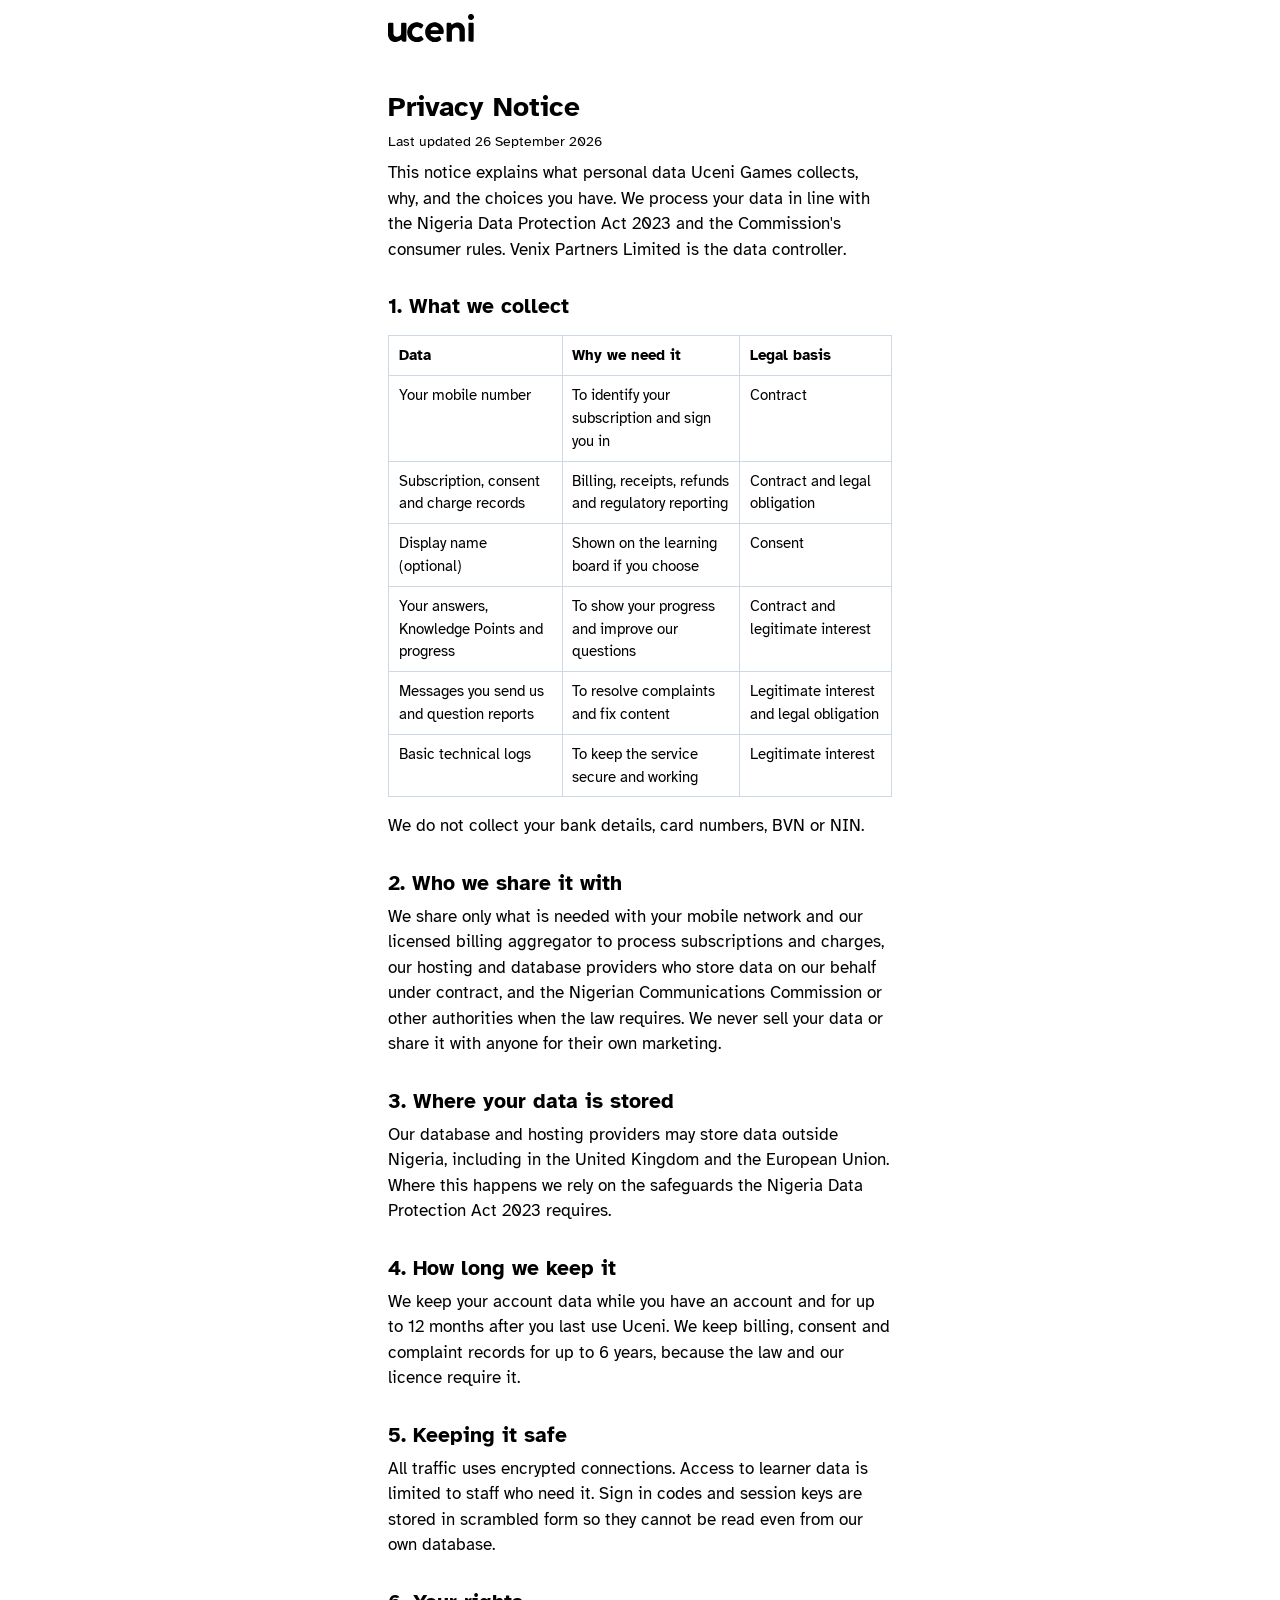
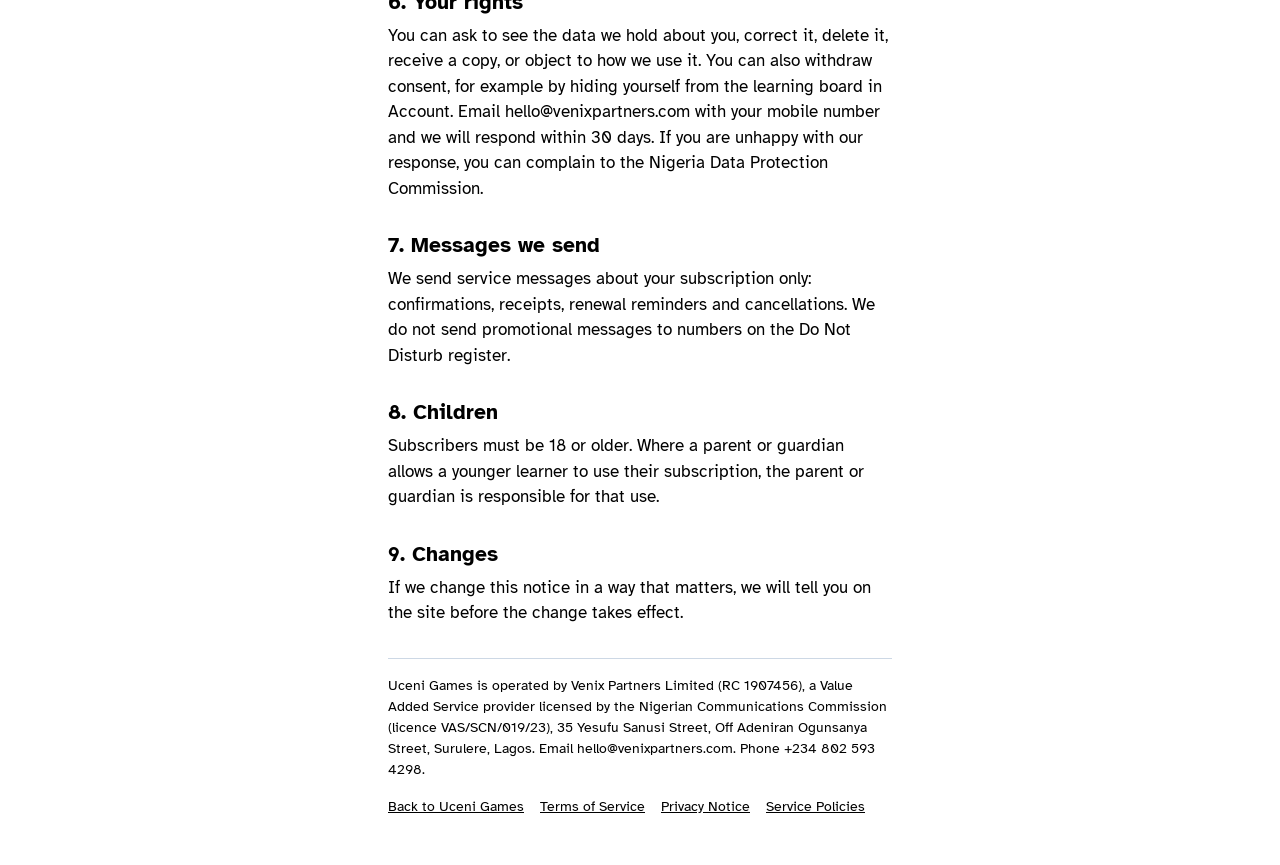
==== legal/privacy.html @ 4c14c444 "Add terms, privacy notice and service policies" ====
<!DOCTYPE html>
<html lang="en">
<head>
<meta charset="utf-8">
<meta name="viewport" content="width=device-width, initial-scale=1, viewport-fit=cover">
<title>Privacy Notice | Uceni Games</title>
<link rel="icon" href="/favicon.svg" type="image/svg+xml">
<link rel="preconnect" href="https://fonts.googleapis.com">
<link rel="preconnect" href="https://fonts.gstatic.com" crossorigin>
<link href="https://fonts.googleapis.com/css2?family=Atkinson+Hyperlegible:wght@400;700&display=swap" rel="stylesheet">
<link rel="stylesheet" href="/css/app.css">
</head>
<body class="legal">
<header class="topbar"><a href="/"><img class="logo-dark" src="/assets/uceni-wordmark.svg" alt="uceni"><img class="logo-light" src="/assets/uceni-wordmark-white.svg" alt="uceni"></a></header>
<main class="wrap">
<h1>Privacy Notice</h1>
<p class="small">Last updated 26 September 2026</p>

<p>This notice explains what personal data Uceni Games collects, why, and the choices you have. We process your data in line with the Nigeria Data Protection Act 2023 and the Commission's consumer rules. Venix Partners Limited is the data controller.</p>

<h2>1. What we collect</h2>
<table><thead><tr><th>Data</th><th>Why we need it</th><th>Legal basis</th></tr></thead><tbody>
<tr><td>Your mobile number</td><td>To identify your subscription and sign you in</td><td>Contract</td></tr>
<tr><td>Subscription, consent and charge records</td><td>Billing, receipts, refunds and regulatory reporting</td><td>Contract and legal obligation</td></tr>
<tr><td>Display name (optional)</td><td>Shown on the learning board if you choose</td><td>Consent</td></tr>
<tr><td>Your answers, Knowledge Points and progress</td><td>To show your progress and improve our questions</td><td>Contract and legitimate interest</td></tr>
<tr><td>Messages you send us and question reports</td><td>To resolve complaints and fix content</td><td>Legitimate interest and legal obligation</td></tr>
<tr><td>Basic technical logs</td><td>To keep the service secure and working</td><td>Legitimate interest</td></tr>
</tbody></table>
<p>We do not collect your bank details, card numbers, BVN or NIN.</p>

<h2>2. Who we share it with</h2>
<p>We share only what is needed with your mobile network and our licensed billing aggregator to process subscriptions and charges, our hosting and database providers who store data on our behalf under contract, and the Nigerian Communications Commission or other authorities when the law requires. We never sell your data or share it with anyone for their own marketing.</p>

<h2>3. Where your data is stored</h2>
<p>Our database and hosting providers may store data outside Nigeria, including in the United Kingdom and the European Union. Where this happens we rely on the safeguards the Nigeria Data Protection Act 2023 requires.</p>

<h2>4. How long we keep it</h2>
<p>We keep your account data while you have an account and for up to 12 months after you last use Uceni. We keep billing, consent and complaint records for up to 6 years, because the law and our licence require it.</p>

<h2>5. Keeping it safe</h2>
<p>All traffic uses encrypted connections. Access to learner data is limited to staff who need it. Sign in codes and session keys are stored in scrambled form so they cannot be read even from our own database.</p>

<h2>6. Your rights</h2>
<p>You can ask to see the data we hold about you, correct it, delete it, receive a copy, or object to how we use it. You can also withdraw consent, for example by hiding yourself from the learning board in Account. Email hello@venixpartners.com with your mobile number and we will respond within 30 days. If you are unhappy with our response, you can complain to the Nigeria Data Protection Commission.</p>

<h2>7. Messages we send</h2>
<p>We send service messages about your subscription only: confirmations, receipts, renewal reminders and cancellations. We do not send promotional messages to numbers on the Do Not Disturb register.</p>

<h2>8. Children</h2>
<p>Subscribers must be 18 or older. Where a parent or guardian allows a younger learner to use their subscription, the parent or guardian is responsible for that use.</p>

<h2>9. Changes</h2>
<p>If we change this notice in a way that matters, we will tell you on the site before the change takes effect.</p>
<p class="note">Uceni Games is operated by Venix Partners Limited (RC 1907456), a Value Added Service provider licensed by the Nigerian Communications Commission (licence VAS/SCN/019/23), 35 Yesufu Sanusi Street, Off Adeniran Ogunsanya Street, Surulere, Lagos. Email hello@venixpartners.com. Phone +234 802 593 4298.</p>
<div class="links"><a href="/">Back to Uceni Games</a><a href="/legal/terms.html">Terms of Service</a><a href="/legal/privacy.html">Privacy Notice</a><a href="/legal/policies.html">Service Policies</a></div>
</main>
</body>
</html>
---- css/app.css ----
/* Uceni Games. Colours, type and components follow the Uceni Brand Guidelines. */
:root{
  --ink:#000000; --paper:#ffffff; --line:#cdd8e5; --soft:#f2f5f9;
  --good:#1a7a3a; --bad:#c21c2d; --margin:#e2a1a1; --onfill:#ffffff;
  color-scheme:light;
  box-sizing:border-box;
  padding-top:env(safe-area-inset-top,0px);
  padding-bottom:env(safe-area-inset-bottom,0px);
}
@media (prefers-color-scheme:dark){
  :root:not([data-theme="light"]){
    --ink:#f4f4f1; --paper:#17191c; --line:#3a4350; --soft:#22262b;
    --good:#4cc073; --bad:#ff6b77; --margin:#7a4545; --onfill:#17191c;
    color-scheme:dark;
  }
  :root:not([data-theme="light"]) .logo-dark{display:none}
  :root:not([data-theme="light"]) .logo-light{display:inline-block}
}
.logo-light{display:none}
*,*::before,*::after{box-sizing:border-box}
html{height:100%;scroll-padding-top:env(safe-area-inset-top,0px)}
body{margin:0;min-height:100%;background:var(--paper);color:var(--ink);
  font-family:"Atkinson Hyperlegible",Arial,system-ui,sans-serif;font-size:1.0625rem;line-height:1.5;-webkit-text-size-adjust:100%}
button,input,textarea,select{font:inherit;color:inherit}
:focus-visible{outline:3px solid var(--ink);outline-offset:2px}
a{color:inherit}
.wrap{max-width:34rem;margin:0 auto;padding:1rem 1.25rem 7rem}
.banner{font-size:.8125rem;text-align:center;padding:.4rem 1rem;background:var(--soft)}
.topbar{display:flex;align-items:center;justify-content:space-between;max-width:34rem;margin:0 auto;padding:.9rem 1.25rem 0}
.topbar img{height:28px;width:auto}
h1,h2,h3{line-height:1.2;margin:0}
h1{font-size:1.75rem}
h2{font-size:1.3rem}
p{margin:.5rem 0}
.small{font-size:.875rem}
.stack>*+*{margin-top:1rem}
.hero-logo{height:64px;width:auto;margin-top:2.25rem}
.tag{font-size:1.25rem;font-weight:700;margin-top:.5rem}

.btn{display:block;width:100%;padding:.9rem 1rem;border-radius:12px;border:2px solid var(--ink);background:var(--ink);color:var(--paper);font-weight:700;cursor:pointer;text-align:center;text-decoration:none}
.btn.alt{background:transparent;color:var(--ink)}
.btn.quiet{border-color:transparent;background:transparent;color:var(--ink);text-decoration:underline;font-weight:400;width:auto;padding:.4rem 0}
.btn:disabled{opacity:.45;cursor:not-allowed}
.row{display:flex;gap:.75rem}
.row>*{flex:1}

.field{display:block}
.field span{display:block;font-weight:700;margin-bottom:.35rem}
.field input,.field textarea{width:100%;padding:.8rem .9rem;border:2px solid var(--line);border-radius:10px;background:var(--paper)}
.field input:focus,.field textarea:focus{border-color:var(--ink);outline:none}
.code-input{letter-spacing:.4em;font-size:1.4rem;text-align:center}
.err{color:var(--bad);font-size:.9rem;min-height:1.3em;margin:.35rem 0 0}
.notice{background:var(--soft);border-radius:10px;padding:.75rem .9rem;font-size:.9rem}

/* Answer options styled after a shaded exam answer sheet */
.opts{list-style:none;margin:1.25rem 0 0;padding:0;display:grid;gap:.6rem}
.opt{display:flex;align-items:center;gap:.9rem;width:100%;text-align:left;padding:.8rem .9rem;border:2px solid var(--line);border-radius:12px;background:var(--paper);cursor:pointer}
.opt:hover:not(:disabled){border-color:var(--ink)}
.bub{flex:none;width:2.1rem;height:2.1rem;border-radius:50%;border:2px solid var(--ink);display:grid;place-items:center;font-weight:700;font-size:.95rem;transition:background .15s,color .15s;position:relative}
.opt:disabled{cursor:default}
.opt.chosen .bub{background:var(--ink);color:var(--onfill)}
.opt.right{border-color:var(--good)}
.opt.right .bub{background:var(--good);border-color:var(--good);color:#fff}
.opt.wrong{border-color:var(--bad)}
.opt.wrong .bub{background:transparent;border-color:var(--bad);color:var(--bad)}
.opt.wrong .bub::after{content:"";position:absolute;width:140%;height:2px;background:var(--bad);transform:rotate(-40deg)}
.opt.fade{opacity:.55}

.qhead{display:flex;justify-content:space-between;align-items:baseline;gap:1rem;font-size:.9rem;margin-top:.5rem}
.timer{height:5px;background:var(--line);border-radius:3px;overflow:hidden;margin:.6rem 0 1.25rem}
.timer i{display:block;height:100%;width:100%;background:var(--ink)}
.timer.low i{background:var(--bad)}
.q{font-size:1.3rem;font-weight:700;line-height:1.35}
.fb{margin-top:1.25rem;padding:1rem;border-left:4px solid var(--ink);background:var(--soft);border-radius:0 10px 10px 0}
.fb.good{border-color:var(--good)} .fb.bad{border-color:var(--bad)}
.fb strong{display:block;margin-bottom:.25rem}

/* Exercise book ruling for subject lists */
.ruled{list-style:none;margin:.75rem 0 0;padding:0 0 0 .9rem;border-left:2px solid var(--margin)}
.ruled li{border-bottom:1px solid var(--line)}
.ruled button{display:flex;justify-content:space-between;align-items:center;gap:1rem;width:100%;padding:.95rem 0;background:none;border:0;text-align:left;cursor:pointer}
.ruled .nm{font-weight:700}
.ruled .lv{font-size:.875rem;white-space:nowrap}

.stats{display:flex;gap:1.5rem;margin-top:1rem;flex-wrap:wrap}
.stats div{font-size:.875rem}
.stats b{display:block;font-size:1.6rem;line-height:1.1}

.plans{list-style:none;margin:1rem 0 0;padding:0;display:grid;gap:.6rem}
.plan{display:flex;align-items:center;gap:.9rem;width:100%;padding:1rem;border:2px solid var(--line);border-radius:12px;background:var(--paper);cursor:pointer;text-align:left}
.plan[aria-checked="true"]{border-color:var(--ink)}
.plan[aria-checked="true"] .bub{background:var(--ink)}
.plan .bub{width:1.4rem;height:1.4rem}
.plan .pr{margin-left:auto;font-weight:700;font-size:1.15rem;white-space:nowrap}

.sheet{border:2px solid var(--ink);border-radius:14px;padding:1.25rem}
.sms{background:var(--soft);border-radius:14px 14px 14px 4px;padding:.9rem 1rem;font-size:.95rem}

.bar{height:6px;background:var(--line);border-radius:3px;overflow:hidden;margin-top:.4rem}
.bar i{display:block;height:100%;background:var(--ink)}
.subj{padding:.9rem 0;border-bottom:1px solid var(--line)}
.subj .top{display:flex;justify-content:space-between;gap:1rem}

.board{list-style:none;margin:1rem 0 0;padding:0}
.board li{display:flex;align-items:center;gap:.9rem;padding:.8rem 0;border-bottom:1px solid var(--line)}
.board .rk{width:1.75rem;font-weight:700}
.board .me{font-weight:700}
.board .pt{margin-left:auto}

.toggle{display:flex;justify-content:space-between;align-items:center;gap:1rem;padding:.9rem 0;border-bottom:1px solid var(--line)}
.sw{width:3rem;height:1.75rem;border-radius:1rem;border:2px solid var(--ink);background:var(--paper);position:relative;cursor:pointer;flex:none}
.sw::after{content:"";position:absolute;top:2px;left:2px;width:1.2rem;height:1.2rem;border-radius:50%;background:var(--ink);transition:transform .15s}
.sw[aria-checked="true"]{background:var(--ink)}
.sw[aria-checked="true"]::after{background:var(--paper);transform:translateX(1.2rem)}

dl.kv{margin:1rem 0 0}
dl.kv div{display:flex;justify-content:space-between;gap:1rem;padding:.7rem 0;border-bottom:1px solid var(--line)}
dl.kv dt{font-weight:400} dl.kv dd{margin:0;font-weight:700;text-align:right}

.review{list-style:none;margin:1rem 0 0;padding:0}
.review li{padding:.9rem 0;border-bottom:1px solid var(--line)}
.review .mk{font-weight:700}
.review .mk.good{color:var(--good)} .review .mk.bad{color:var(--bad)}

nav.tabs{position:fixed;left:0;right:0;bottom:0;background:var(--paper);border-top:1px solid var(--line);padding-bottom:env(safe-area-inset-bottom,0px);z-index:5}
nav.tabs .in{max-width:34rem;margin:0 auto;display:flex}
nav.tabs button{flex:1;padding:.85rem .25rem;background:none;border:0;font-size:.9rem;cursor:pointer;border-top:3px solid transparent}
nav.tabs button[aria-current="page"]{font-weight:700;border-top-color:var(--ink)}

.note{font-size:.875rem;border-top:1px solid var(--line);padding-top:1rem;margin-top:2rem}
.big{font-size:3rem;font-weight:700;line-height:1}
.loading{padding:3rem 0;text-align:center}
.links{display:flex;flex-wrap:wrap;gap:.25rem 1rem;font-size:.875rem;margin-top:1rem}
@media (prefers-reduced-motion:reduce){*{transition:none!important}}

/* Legal pages */
.legal h1{margin-top:1.5rem}
.legal h2{margin-top:2rem}
.legal h3{margin-top:1.25rem;font-size:1.05rem}
.legal li{margin:.35rem 0}
.legal table{border-collapse:collapse;width:100%;margin:1rem 0;font-size:.95rem}
.legal th,.legal td{border:1px solid var(--line);padding:.5rem .6rem;text-align:left;vertical-align:top}
.legal .wrap{padding-bottom:3rem}
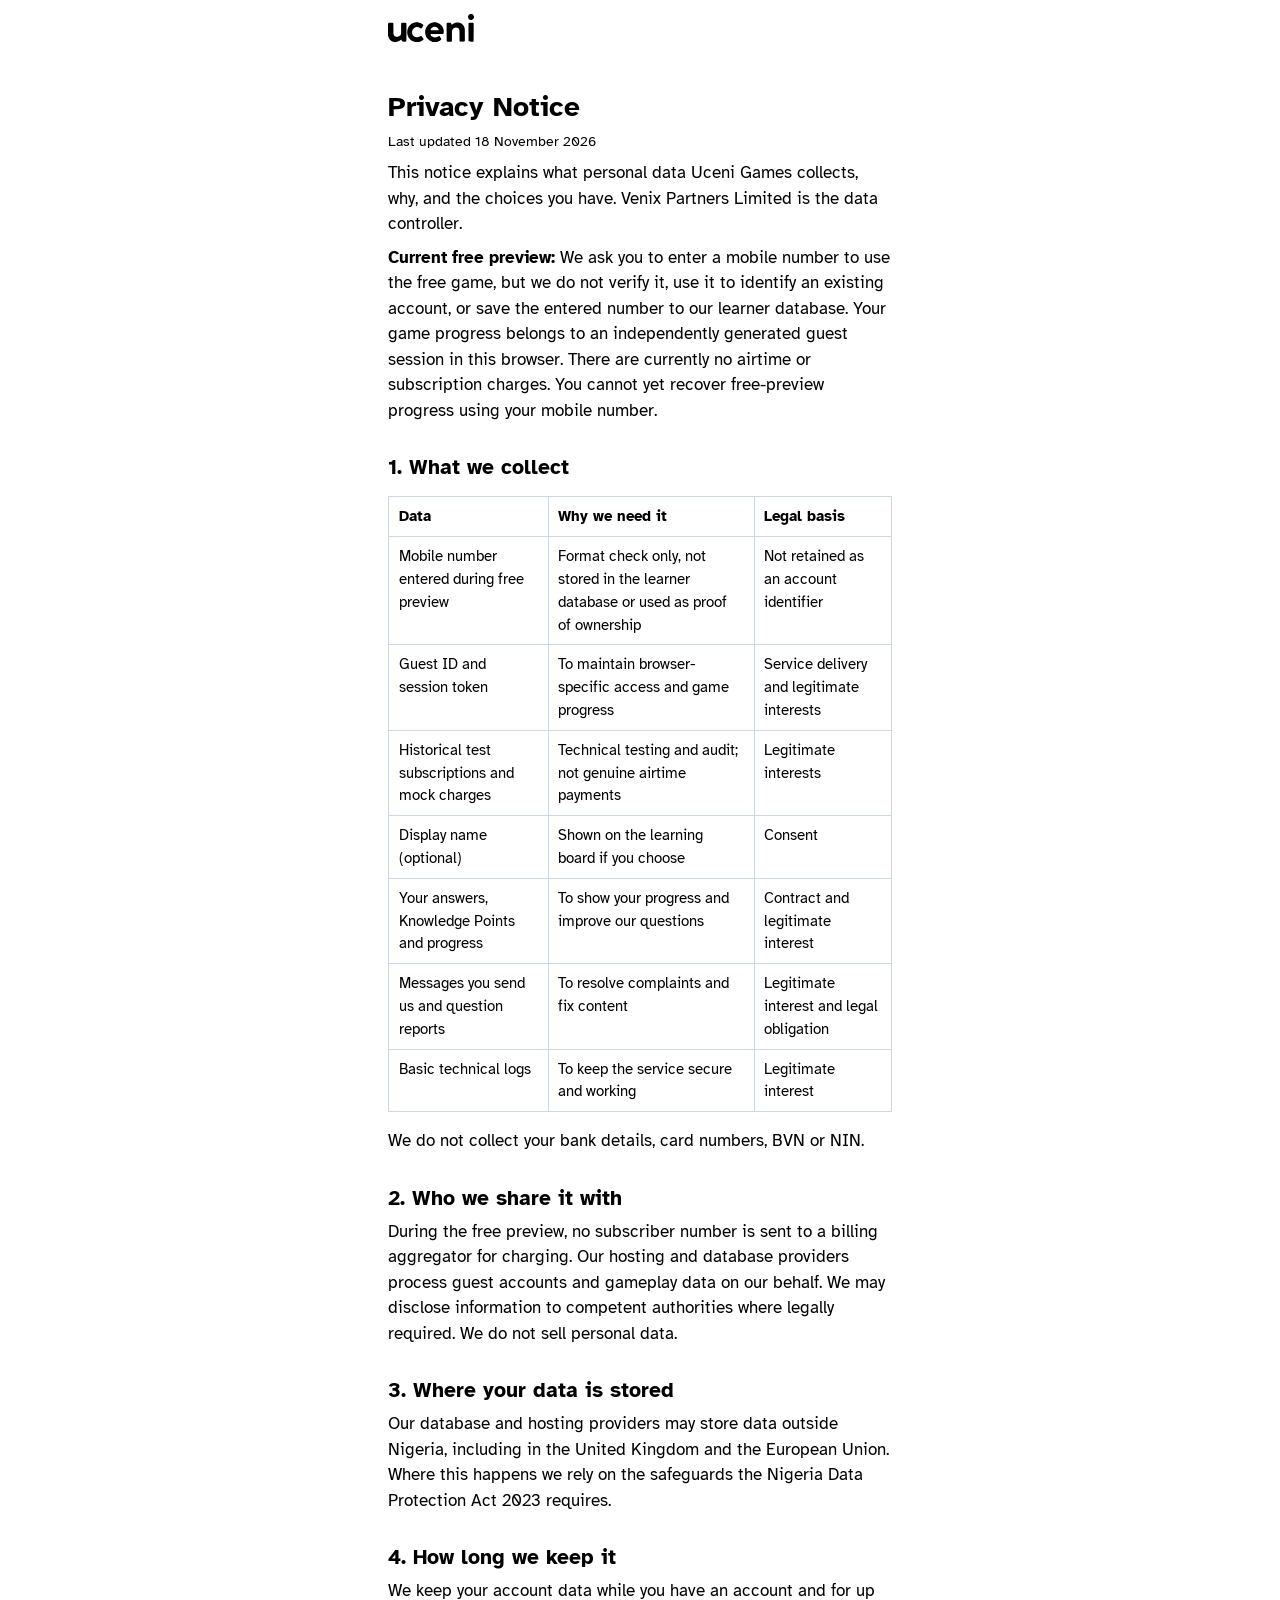
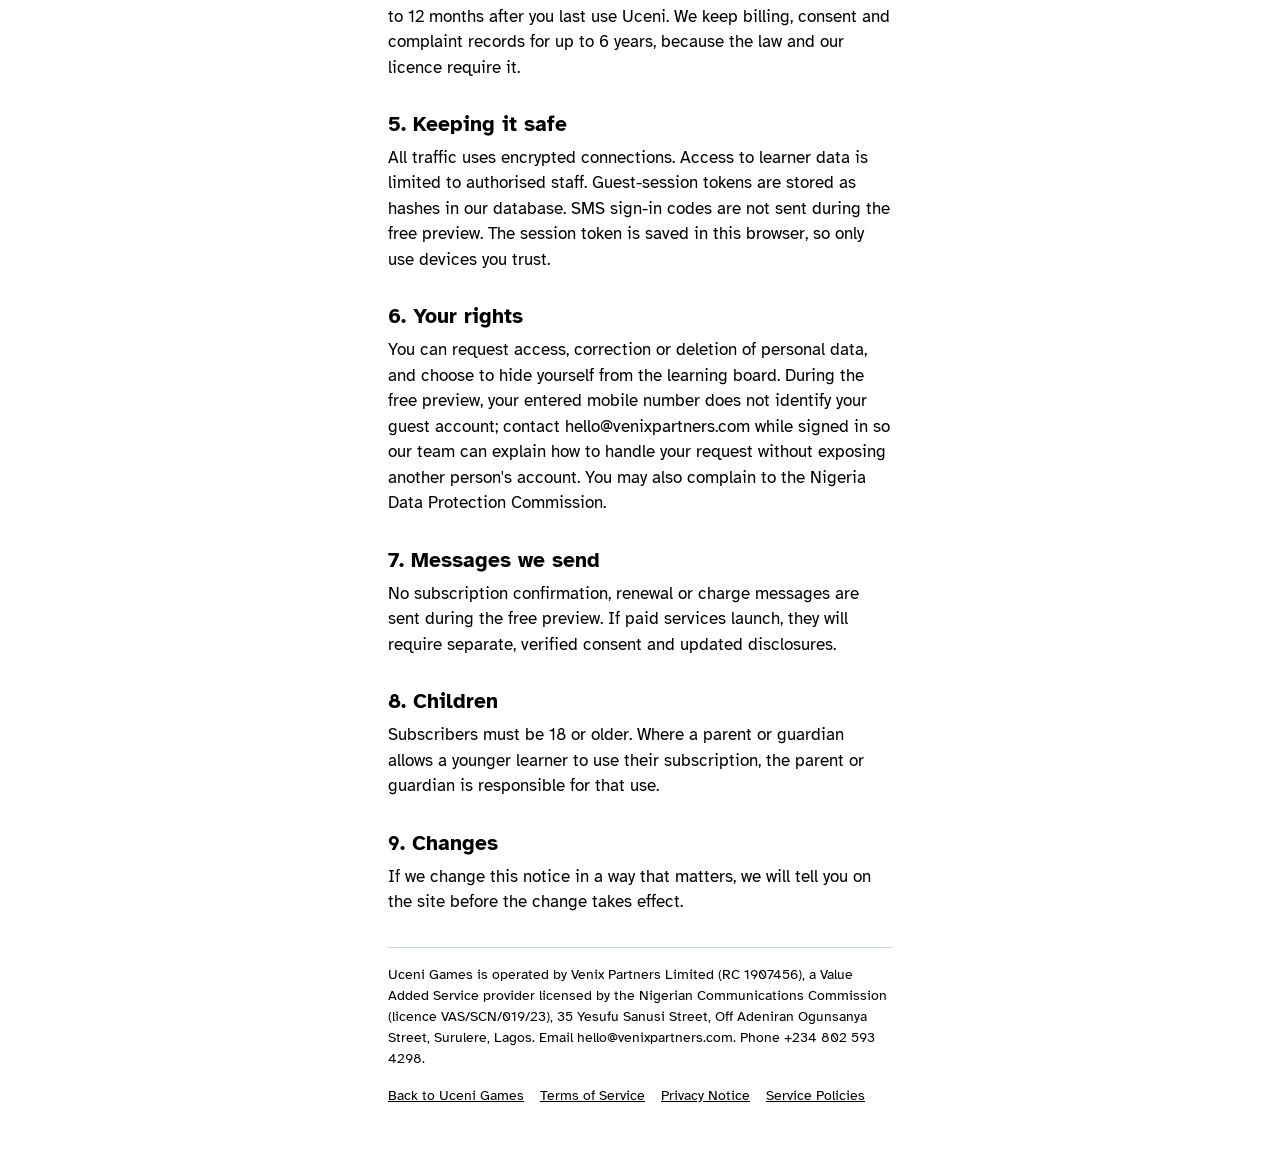
==== commit 7caf18b6: "Align customer legal disclosures with free-preview access" ====
--- a/legal/privacy.html
+++ b/legal/privacy.html
@@ -14,14 +14,16 @@
 <header class="topbar"><a href="/"><img class="logo-dark" src="/assets/uceni-wordmark.svg" alt="uceni"><img class="logo-light" src="/assets/uceni-wordmark-white.svg" alt="uceni"></a></header>
 <main class="wrap">
 <h1>Privacy Notice</h1>
-<p class="small">Last updated 26 September 2026</p>
+<p class="small">Last updated 18 November 2026</p>
 
-<p>This notice explains what personal data Uceni Games collects, why, and the choices you have. We process your data in line with the Nigeria Data Protection Act 2023 and the Commission's consumer rules. Venix Partners Limited is the data controller.</p>
+<p>This notice explains what personal data Uceni Games collects, why, and the choices you have. Venix Partners Limited is the data controller.</p>
+<p><strong>Current free preview:</strong> We ask you to enter a mobile number to use the free game, but we do not verify it, use it to identify an existing account, or save the entered number to our learner database. Your game progress belongs to an independently generated guest session in this browser. There are currently no airtime or subscription charges. You cannot yet recover free-preview progress using your mobile number.</p>
 
 <h2>1. What we collect</h2>
 <table><thead><tr><th>Data</th><th>Why we need it</th><th>Legal basis</th></tr></thead><tbody>
-<tr><td>Your mobile number</td><td>To identify your subscription and sign you in</td><td>Contract</td></tr>
-<tr><td>Subscription, consent and charge records</td><td>Billing, receipts, refunds and regulatory reporting</td><td>Contract and legal obligation</td></tr>
+<tr><td>Mobile number entered during free preview</td><td>Format check only, not stored in the learner database or used as proof of ownership</td><td>Not retained as an account identifier</td></tr>
+<tr><td>Guest ID and session token</td><td>To maintain browser-specific access and game progress</td><td>Service delivery and legitimate interests</td></tr>
+<tr><td>Historical test subscriptions and mock charges</td><td>Technical testing and audit; not genuine airtime payments</td><td>Legitimate interests</td></tr>
 <tr><td>Display name (optional)</td><td>Shown on the learning board if you choose</td><td>Consent</td></tr>
 <tr><td>Your answers, Knowledge Points and progress</td><td>To show your progress and improve our questions</td><td>Contract and legitimate interest</td></tr>
 <tr><td>Messages you send us and question reports</td><td>To resolve complaints and fix content</td><td>Legitimate interest and legal obligation</td></tr>
@@ -30,7 +32,7 @@
 <p>We do not collect your bank details, card numbers, BVN or NIN.</p>
 
 <h2>2. Who we share it with</h2>
-<p>We share only what is needed with your mobile network and our licensed billing aggregator to process subscriptions and charges, our hosting and database providers who store data on our behalf under contract, and the Nigerian Communications Commission or other authorities when the law requires. We never sell your data or share it with anyone for their own marketing.</p>
+<p>During the free preview, no subscriber number is sent to a billing aggregator for charging. Our hosting and database providers process guest accounts and gameplay data on our behalf. We may disclose information to competent authorities where legally required. We do not sell personal data.</p>
 
 <h2>3. Where your data is stored</h2>
 <p>Our database and hosting providers may store data outside Nigeria, including in the United Kingdom and the European Union. Where this happens we rely on the safeguards the Nigeria Data Protection Act 2023 requires.</p>
@@ -39,13 +41,13 @@
 <p>We keep your account data while you have an account and for up to 12 months after you last use Uceni. We keep billing, consent and complaint records for up to 6 years, because the law and our licence require it.</p>
 
 <h2>5. Keeping it safe</h2>
-<p>All traffic uses encrypted connections. Access to learner data is limited to staff who need it. Sign in codes and session keys are stored in scrambled form so they cannot be read even from our own database.</p>
+<p>All traffic uses encrypted connections. Access to learner data is limited to authorised staff. Guest-session tokens are stored as hashes in our database. SMS sign-in codes are not sent during the free preview. The session token is saved in this browser, so only use devices you trust.</p>
 
 <h2>6. Your rights</h2>
-<p>You can ask to see the data we hold about you, correct it, delete it, receive a copy, or object to how we use it. You can also withdraw consent, for example by hiding yourself from the learning board in Account. Email hello@venixpartners.com with your mobile number and we will respond within 30 days. If you are unhappy with our response, you can complain to the Nigeria Data Protection Commission.</p>
+<p>You can request access, correction or deletion of personal data, and choose to hide yourself from the learning board. During the free preview, your entered mobile number does not identify your guest account; contact hello@venixpartners.com while signed in so our team can explain how to handle your request without exposing another person's account. You may also complain to the Nigeria Data Protection Commission.</p>
 
 <h2>7. Messages we send</h2>
-<p>We send service messages about your subscription only: confirmations, receipts, renewal reminders and cancellations. We do not send promotional messages to numbers on the Do Not Disturb register.</p>
+<p>No subscription confirmation, renewal or charge messages are sent during the free preview. If paid services launch, they will require separate, verified consent and updated disclosures.</p>
 
 <h2>8. Children</h2>
 <p>Subscribers must be 18 or older. Where a parent or guardian allows a younger learner to use their subscription, the parent or guardian is responsible for that use.</p>
--- a/css/app.css
+++ b/css/app.css
@@ -1,7 +1,7 @@
 /* Uceni Games. Colours, type and components follow the Uceni Brand Guidelines. */
 :root{
   --ink:#000000; --paper:#ffffff; --line:#cdd8e5; --soft:#f2f5f9;
-  --good:#1a7a3a; --bad:#c21c2d; --margin:#e2a1a1; --onfill:#ffffff;
+  --good:#1a7a3a; --bad:#c21c2d; --margin:#e2a1a1; --onfill:#ffffff; --blue:#cdd8e5;
   color-scheme:light;
   box-sizing:border-box;
   padding-top:env(safe-area-inset-top,0px);
@@ -10,7 +10,7 @@
 @media (prefers-color-scheme:dark){
   :root:not([data-theme="light"]){
     --ink:#f4f4f1; --paper:#17191c; --line:#3a4350; --soft:#22262b;
-    --good:#4cc073; --bad:#ff6b77; --margin:#7a4545; --onfill:#17191c;
+    --good:#4cc073; --bad:#ff6b77; --margin:#7a4545; --onfill:#17191c; --blue:#2b3a4d;
     color-scheme:dark;
   }
   :root:not([data-theme="light"]) .logo-dark{display:none}
@@ -18,6 +18,7 @@
 }
 .logo-light{display:none}
 *,*::before,*::after{box-sizing:border-box}
+[hidden]{display:none!important}
 html{height:100%;scroll-padding-top:env(safe-area-inset-top,0px)}
 body{margin:0;min-height:100%;background:var(--paper);color:var(--ink);
   font-family:"Atkinson Hyperlegible",Arial,system-ui,sans-serif;font-size:1.0625rem;line-height:1.5;-webkit-text-size-adjust:100%}
@@ -131,7 +132,7 @@
 .big{font-size:3rem;font-weight:700;line-height:1}
 .loading{padding:3rem 0;text-align:center}
 .links{display:flex;flex-wrap:wrap;gap:.25rem 1rem;font-size:.875rem;margin-top:1rem}
-@media (prefers-reduced-motion:reduce){*{transition:none!important}}
+
 
 /* Legal pages */
 .legal h1{margin-top:1.5rem}
@@ -141,3 +142,131 @@
 .legal table{border-collapse:collapse;width:100%;margin:1rem 0;font-size:.95rem}
 .legal th,.legal td{border:1px solid var(--line);padding:.5rem .6rem;text-align:left;vertical-align:top}
 .legal .wrap{padding-bottom:3rem}
+
+/* ---------- Game layer ---------- */
+.online{display:inline-flex;align-items:center;gap:.45rem;font-size:.85rem;padding:.3rem .75rem;border-radius:999px;background:var(--soft);white-space:nowrap}
+.online i{width:.55rem;height:.55rem;border-radius:50%;background:var(--good);box-shadow:0 0 0 0 rgba(26,122,58,.5);animation:pulse 2s infinite}
+@keyframes pulse{0%{box-shadow:0 0 0 0 rgba(26,122,58,.45)}70%{box-shadow:0 0 0 .5rem rgba(26,122,58,0)}100%{box-shadow:0 0 0 0 rgba(26,122,58,0)}}
+.topbar .online{font-size:.8rem}
+.pitch{display:flex;gap:.6rem;margin:.25rem 0}
+.pitch span{width:2.6rem;height:2.6rem;border-radius:12px;background:var(--blue);display:grid;place-items:center}
+.ic{width:1.4rem;height:1.4rem}
+.big-btn{font-size:1.15rem;padding:1.05rem 1rem;border-radius:14px;box-shadow:0 4px 0 0 var(--line);transition:transform .08s,box-shadow .08s}
+.big-btn:active:not(:disabled){transform:translateY(3px);box-shadow:0 1px 0 0 var(--line)}
+
+/* Player card */
+.player{background:var(--ink);color:var(--paper);border-radius:18px;padding:1.1rem 1.1rem 1rem;margin-top:.75rem}
+.player .who{display:flex;align-items:center;gap:.75rem}
+.player .who b{display:block;font-size:1.3rem;line-height:1.2}
+.player .who .small{opacity:.75}
+.av{flex:none;width:2.75rem;height:2.75rem;border-radius:50%;display:grid;place-items:center;font-weight:700;font-size:1.2rem;background:var(--blue);color:#000}
+.chips{display:grid;grid-template-columns:repeat(3,1fr);gap:.5rem;margin-top:1rem}
+.chips div{background:rgba(255,255,255,.1);border-radius:12px;padding:.6rem .5rem;text-align:center}
+.chips b{display:block;font-size:1.45rem;line-height:1.1}
+.chips span{font-size:.78rem;opacity:.8}
+.chips .streak b{display:flex;align-items:center;justify-content:center;gap:.2rem}
+.chips .streak .fl{width:1.2rem;height:1.2rem;color:var(--paper);opacity:.45}
+.chips .streak.lit .fl{color:#ff8a3d;opacity:1;animation:flick 1.6s ease-in-out infinite}
+@keyframes flick{0%,100%{transform:scale(1)}50%{transform:scale(1.12) rotate(-3deg)}}
+.goal{font-size:.85rem;opacity:.8;margin:.75rem 0 0}
+
+/* Subject tiles */
+.tiles{list-style:none;margin:.9rem 0 0;padding:0;display:grid;grid-template-columns:1fr 1fr;gap:.7rem}
+.tile{display:flex;flex-direction:column;align-items:flex-start;gap:.35rem;width:100%;height:100%;padding:.9rem;border:2px solid var(--line);border-radius:16px;background:var(--paper);text-align:left;cursor:pointer;box-shadow:0 4px 0 0 var(--line);transition:transform .08s,box-shadow .08s,border-color .15s}
+.tile:hover{border-color:var(--ink)}
+.tile:active{transform:translateY(3px);box-shadow:0 1px 0 0 var(--line)}
+.tile .ico,.subhead .ico{width:2.6rem;height:2.6rem;border-radius:12px;background:var(--blue);display:grid;place-items:center}
+.tile .nm{font-weight:700;line-height:1.25;margin-top:.2rem}
+.tile .rk{font-size:.78rem;font-weight:700}
+.tile .rk span{font-weight:400}
+.tile .bar{width:100%;margin-top:auto}
+.bar i{background:var(--good)!important}
+.subhead{display:flex;align-items:center;gap:.75rem}
+
+/* Difficulty modes */
+.modes{list-style:none;margin:0;padding:0;display:grid;grid-template-columns:repeat(3,1fr);gap:.6rem}
+.mode{display:flex;flex-direction:column;align-items:center;gap:.15rem;width:100%;padding:.9rem .4rem;border:2px solid var(--line);border-radius:16px;background:var(--paper);cursor:pointer;box-shadow:0 4px 0 0 var(--line)}
+.mode[aria-checked="true"]{border-color:var(--ink);background:var(--soft);box-shadow:0 4px 0 0 var(--ink)}
+.mode .secs{font-size:2rem;font-weight:700;line-height:1}
+.mode .secs small{font-size:1rem}
+.mode .pts{font-size:.8rem;font-weight:700;color:var(--good);margin-top:.3rem}
+.stars{display:flex;gap:.1rem}
+.st{width:1.05rem;height:1.05rem;fill:var(--line)}
+.st.on{fill:var(--ink)}
+.bolt{width:1rem;height:1rem;vertical-align:-.15rem}
+
+/* In round */
+.hud{display:flex;align-items:center;gap:.75rem;margin-top:.25rem}
+.hud .x{background:none;border:0;font-size:1.8rem;line-height:1;cursor:pointer;padding:0 .2rem}
+.hud .small{flex:1;min-width:0;overflow:hidden;text-overflow:ellipsis;white-space:nowrap}
+.score{font-weight:700;font-size:1.25rem;background:var(--soft);border-radius:999px;padding:.15rem .8rem;white-space:nowrap}
+.score small{font-size:.8rem}
+.score.bump{animation:bump .35s}
+@keyframes bump{50%{transform:scale(1.2)}}
+.hud2{display:flex;align-items:center;justify-content:space-between;gap:.75rem;margin-top:.75rem;min-height:1.6rem}
+.dots{display:flex;gap:.3rem;flex-wrap:wrap}
+.dots i{width:.8rem;height:.8rem;border-radius:50%;background:var(--line)}
+.dots i.g{background:var(--good)} .dots i.r{background:var(--bad)} .dots i.c{background:var(--paper);box-shadow:inset 0 0 0 2px var(--ink)}
+.results .dots{justify-content:center}
+.combo{font-weight:700;font-size:.85rem;color:var(--good);opacity:0;transform:scale(.8);transition:opacity .2s,transform .2s;white-space:nowrap}
+.combo.on{opacity:1;transform:scale(1)}
+.clock{display:flex;align-items:center;gap:.8rem;margin:.9rem 0 .4rem}
+.clock .secs{font-size:2rem;font-weight:700;width:2.6rem;text-align:center;font-variant-numeric:tabular-nums}
+.clock .secs.low{color:var(--bad);animation:bump .5s infinite}
+.clock .timer{flex:1;height:10px;border-radius:5px;margin:0}
+.timer i{transition:width .1s linear;border-radius:5px}
+.qn{margin:0}
+.opt{position:relative;box-shadow:0 3px 0 0 var(--line);transition:transform .08s,box-shadow .08s,border-color .15s}
+.opt:active:not(:disabled){transform:translateY(2px);box-shadow:0 1px 0 0 var(--line)}
+.opt.right{background:color-mix(in srgb,var(--good) 10%,var(--paper));box-shadow:0 3px 0 0 var(--good)}
+.opt.wrong{background:color-mix(in srgb,var(--bad) 8%,var(--paper));box-shadow:0 3px 0 0 var(--bad)}
+.opt.pop{animation:pop .35s}
+.opt.shake{animation:shake .4s}
+@keyframes pop{50%{transform:scale(1.03)}}
+@keyframes shake{20%,60%{transform:translateX(-6px)}40%,80%{transform:translateX(6px)}}
+.float{position:absolute;right:1rem;top:50%;font-weight:700;color:var(--good);pointer-events:none;animation:floatup 1.1s ease-out forwards}
+@keyframes floatup{0%{opacity:0;transform:translateY(0)}15%{opacity:1}100%{opacity:0;transform:translateY(-2.8rem)}}
+
+/* Results */
+.results{text-align:center}
+.results .kv{text-align:left}
+.bigstars{display:flex;justify-content:center;gap:.5rem;margin-top:1rem}
+.bigstars .st{width:3.2rem;height:3.2rem}
+.bigstars .st:nth-child(2){transform:translateY(-.6rem)}
+.st.pop{animation:starpop .45s cubic-bezier(.2,1.6,.4,1)}
+.bigstars .st:nth-child(2).pop{animation-name:starpop2}
+@keyframes starpop{0%{transform:scale(.2)}100%{transform:scale(1)}}
+@keyframes starpop2{0%{transform:translateY(-.6rem) scale(.2)}100%{transform:translateY(-.6rem) scale(1)}}
+.big small{font-size:1.2rem;font-weight:400}
+.earned{display:inline-flex;flex-direction:column;align-items:center;background:var(--soft);border-radius:16px;padding:.8rem 1.6rem}
+.earned span{font-size:2.2rem;font-weight:700;color:var(--good);line-height:1.1;font-variant-numeric:tabular-nums}
+.rankup{border:2px solid var(--good);border-radius:14px;padding:.9rem;background:color-mix(in srgb,var(--good) 8%,var(--paper))}
+.rankup b{display:block;font-size:1.2rem;color:var(--good)}
+.confetti{position:fixed;inset:0;pointer-events:none;overflow:hidden;z-index:20}
+.confetti i{position:absolute;top:-1rem;width:.5rem;height:.9rem;border-radius:2px;animation:fall linear forwards}
+@keyframes fall{to{top:105%;transform:translateX(3rem) rotate(720deg)}}
+
+/* Board podium */
+.podium{display:grid;grid-template-columns:1fr 1fr 1fr;align-items:end;gap:.5rem;margin-top:1.25rem}
+.pd{display:flex;flex-direction:column;align-items:center;gap:.2rem;text-align:center;min-width:0}
+.pd b{font-size:.9rem;max-width:100%;overflow:hidden;text-overflow:ellipsis;white-space:nowrap}
+.pd .step{width:100%;display:grid;place-items:center;font-size:1.5rem;font-weight:700;border-radius:12px 12px 0 0;background:var(--blue);margin-top:.35rem}
+.pd.p1 .step{height:6rem;background:var(--ink);color:var(--paper)} .pd.p2 .step{height:4.5rem} .pd.p3 .step{height:3.25rem;background:var(--soft)}
+.pd.p1 .av{width:3.25rem;height:3.25rem;box-shadow:0 0 0 3px var(--ink)}
+.pd.me b{text-decoration:underline}
+
+@media (prefers-reduced-motion:reduce){*,*::before,*::after{transition:none!important;animation:none!important}}
+
+/* Front page lockup, as on the brand guideline cover: always white on solid black */
+.hero{background:#000;color:#fff;border-radius:20px;margin-top:.75rem;padding:2.25rem 1.25rem 2rem;display:flex;flex-direction:column;align-items:center;text-align:center}
+.hero-icon{height:72px;width:auto}
+.hero-mark{height:56px;width:auto;margin-top:1.25rem}
+.hero-tag{font-size:1.2rem;font-weight:700;margin:.9rem 0 0;color:#fff}
+.online-row{display:flex;justify-content:center;margin-top:1.25rem}
+
+/* Back arrow, top left of every screen after the front page */
+.topbar{gap:.5rem}
+.topbar .logo-dark,.topbar .logo-light{margin-right:auto}
+.back{flex:none;width:2.75rem;height:2.75rem;margin-left:-.5rem;border:0;border-radius:50%;background:transparent;display:grid;place-items:center;cursor:pointer;color:var(--ink)}
+.back:hover{background:var(--soft)}
+.back svg{width:1.6rem;height:1.6rem}
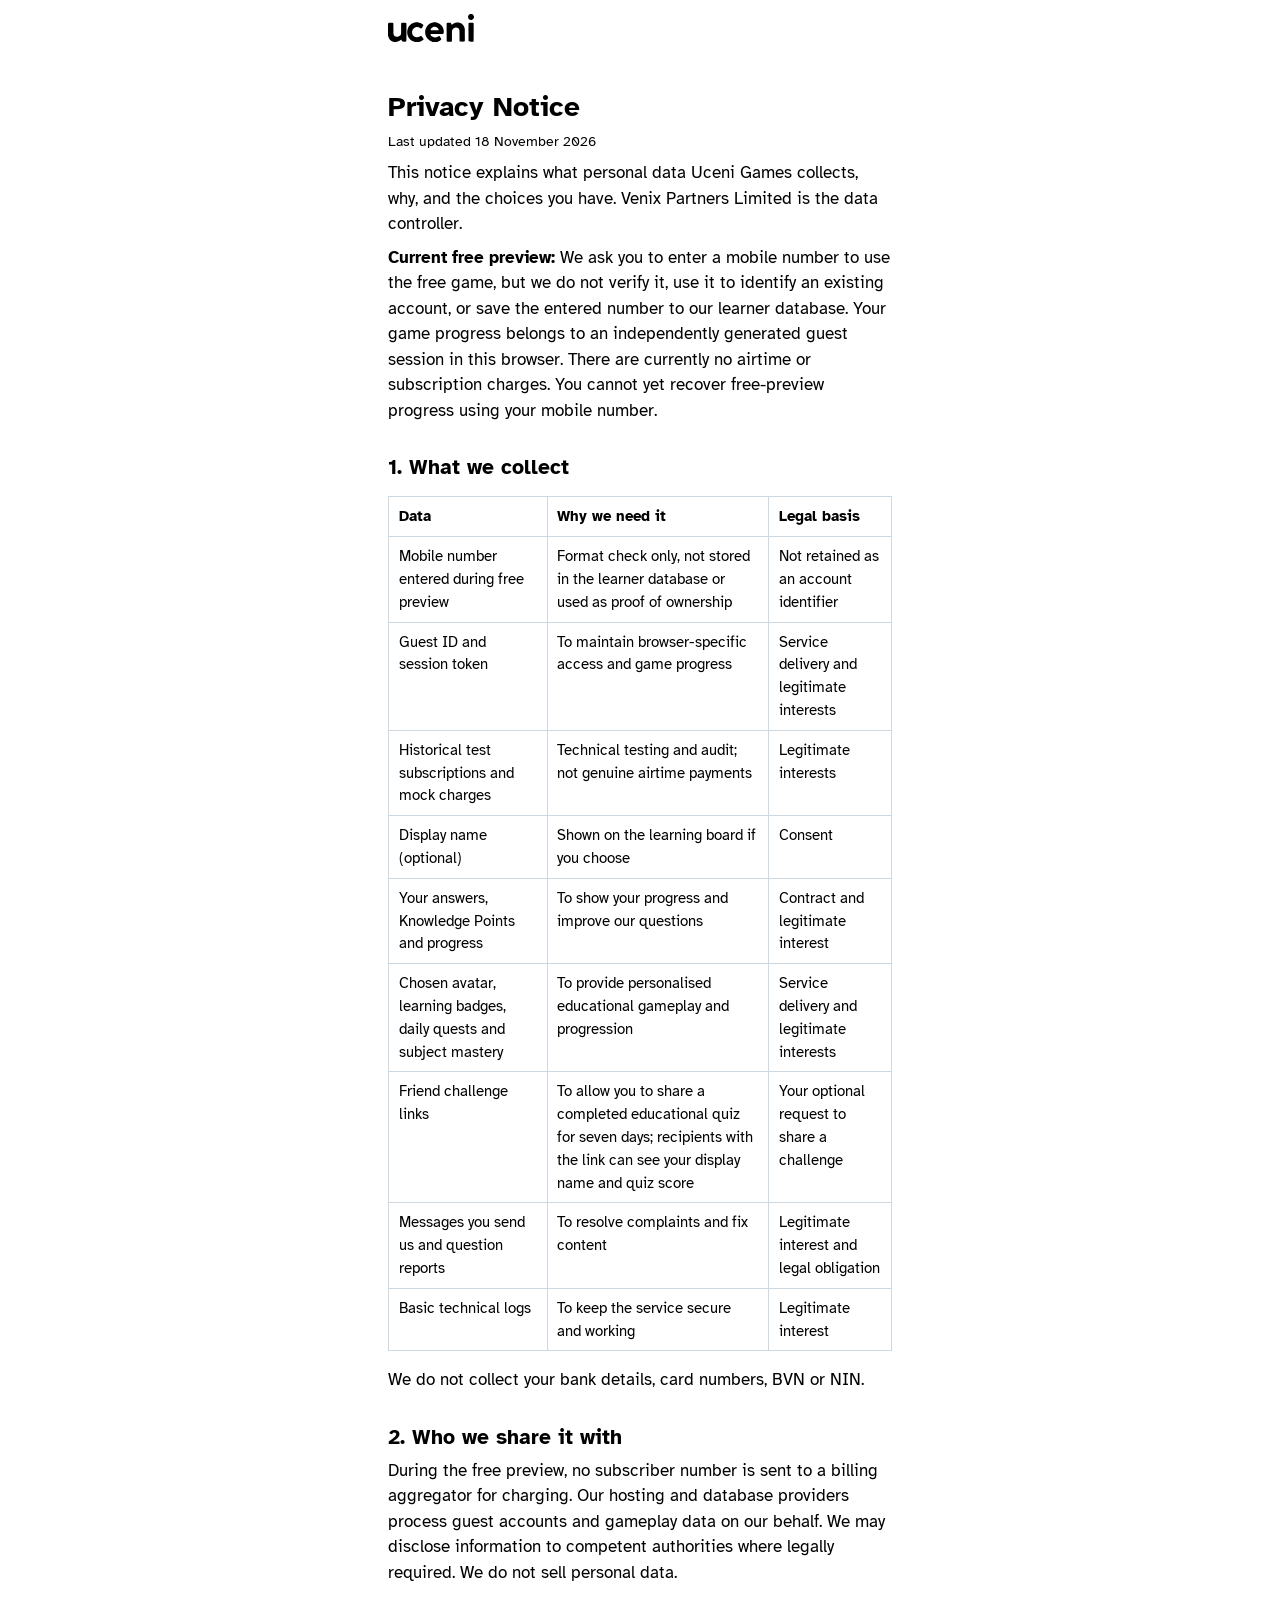
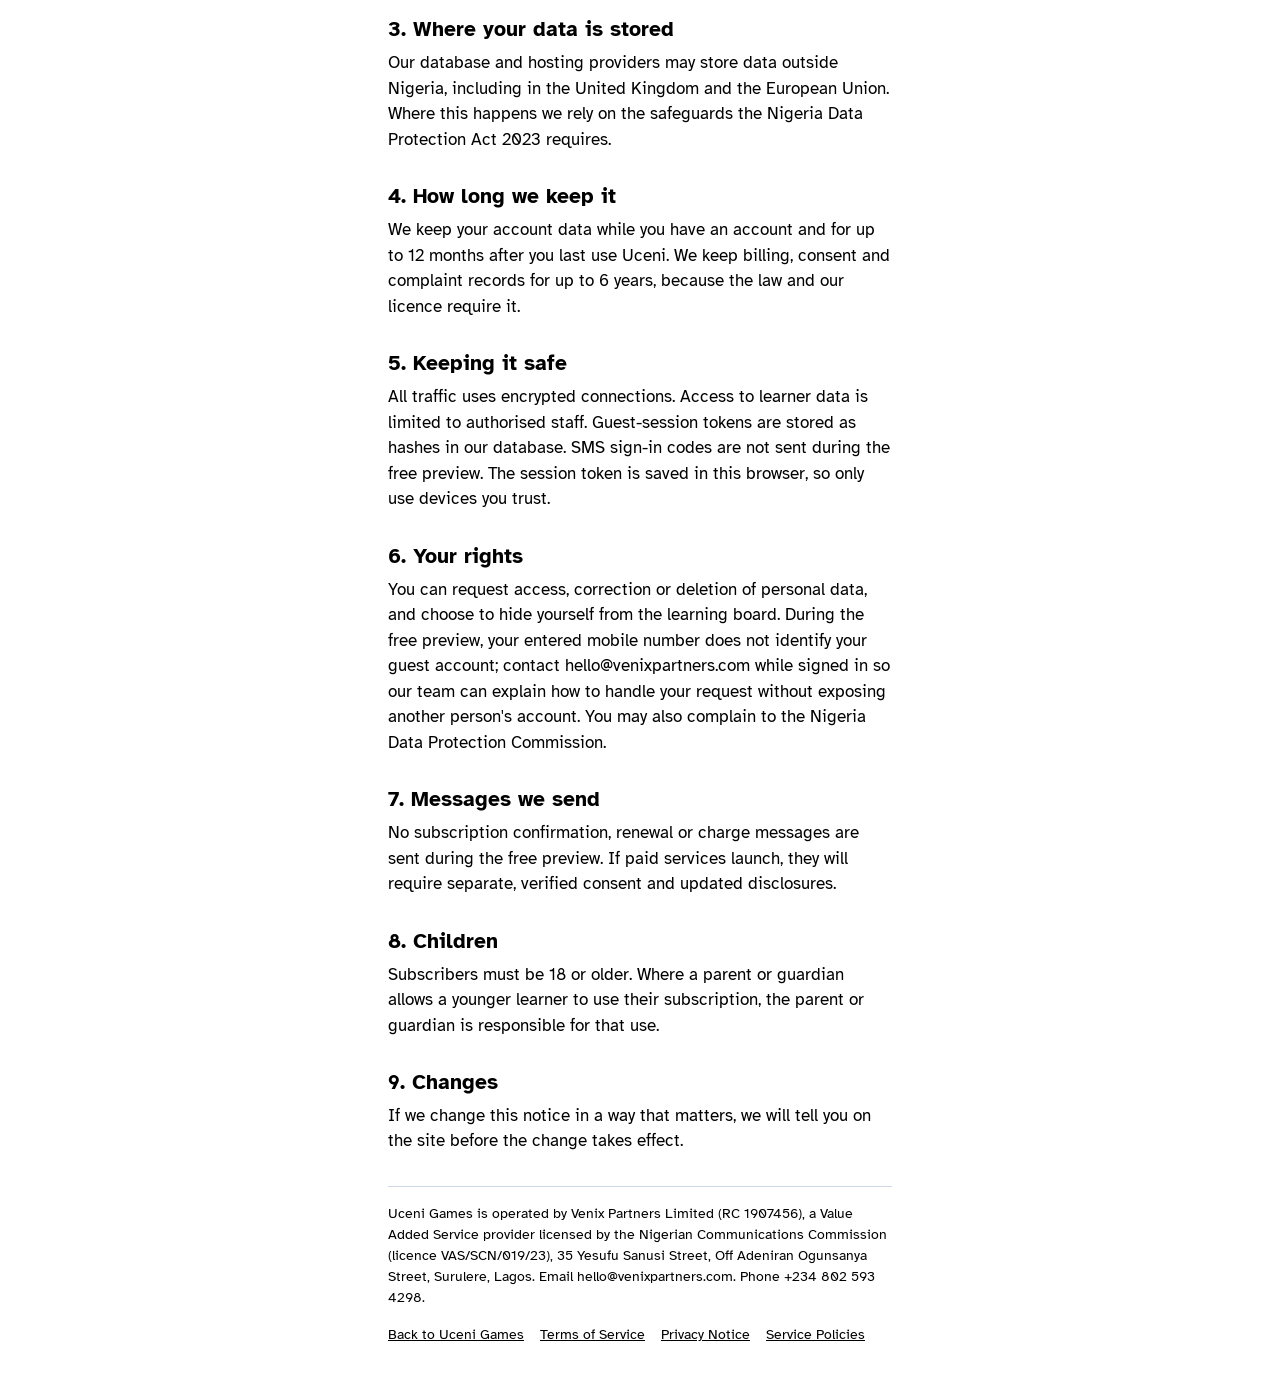
==== commit 9b4de2d7: "Explain non-monetary gamification and privacy of shared friend challenges" ====
--- a/legal/privacy.html
+++ b/legal/privacy.html
@@ -26,6 +26,8 @@
 <tr><td>Historical test subscriptions and mock charges</td><td>Technical testing and audit; not genuine airtime payments</td><td>Legitimate interests</td></tr>
 <tr><td>Display name (optional)</td><td>Shown on the learning board if you choose</td><td>Consent</td></tr>
 <tr><td>Your answers, Knowledge Points and progress</td><td>To show your progress and improve our questions</td><td>Contract and legitimate interest</td></tr>
+<tr><td>Chosen avatar, learning badges, daily quests and subject mastery</td><td>To provide personalised educational gameplay and progression</td><td>Service delivery and legitimate interests</td></tr>
+<tr><td>Friend challenge links</td><td>To allow you to share a completed educational quiz for seven days; recipients with the link can see your display name and quiz score</td><td>Your optional request to share a challenge</td></tr>
 <tr><td>Messages you send us and question reports</td><td>To resolve complaints and fix content</td><td>Legitimate interest and legal obligation</td></tr>
 <tr><td>Basic technical logs</td><td>To keep the service secure and working</td><td>Legitimate interest</td></tr>
 </tbody></table>
--- a/css/app.css
+++ b/css/app.css
@@ -270,3 +270,47 @@
 .back{flex:none;width:2.75rem;height:2.75rem;margin-left:-.5rem;border:0;border-radius:50%;background:transparent;display:grid;place-items:center;cursor:pointer;color:var(--ink)}
 .back:hover{background:var(--soft)}
 .back svg{width:1.6rem;height:1.6rem}
+
+
+/* The Gamified Learning Experience — mobile-first and accessible */
+.game-hub{margin:1.1rem 0 1.5rem}
+.game-hero{padding:1.3rem;border-radius:22px;background:linear-gradient(135deg,#132554,#3149a1 67%,#126a85);color:#fff;box-shadow:0 8px 26px #142e6033}
+.game-hero h2{font-size:1.55rem;margin:.4rem 0}
+.game-hero p{color:#e7f4ff;font-size:.94rem}
+.eyebrow{font-size:.68rem;font-weight:800;letter-spacing:.11em;color:#9df4e5}
+.game-hero .game-cta{background:#ffd166;color:#172b4d;border:0;margin-top:1rem;border-radius:14px}
+.game-metrics{display:grid;grid-template-columns:1fr 1fr;gap:.75rem;margin:1rem 0}
+.game-metrics>div{border:1px solid var(--line);border-radius:15px;padding:.85rem;background:var(--soft)}
+.game-metrics b,.game-metrics span{display:block}
+.game-metrics b{font-size:1.1rem}.game-metrics span{font-size:.78rem}
+.game-section{border:1px solid var(--line);padding:1rem;border-radius:17px;margin:1rem 0}
+.game-section h2{margin-bottom:.65rem}
+.quest-row{display:flex;align-items:center;gap:.6rem;padding:.65rem .1rem;border-bottom:1px solid var(--line)}
+.quest-row:last-of-type{border-bottom:0}
+.quest-row>span:first-child{font-size:1.35rem}
+.quest-row>span:nth-child(2){flex:1;min-width:0}
+.quest-row strong,.quest-row small{display:block}
+.quest-row strong{font-size:.9rem}.quest-row small{font-size:.78rem}
+.quest-row>b{font-size:.8rem;white-space:nowrap}
+.quest-row.done{color:var(--good)}
+.game-shortcuts{display:grid;grid-template-columns:1fr 1fr;gap:.6rem}
+.game-shortcuts .btn{padding:.7rem .3rem;font-size:.84rem}
+.badge-grid{display:grid;grid-template-columns:repeat(2,minmax(0,1fr));gap:.7rem;margin:1rem 0}
+.badge-tile{border:1px solid var(--line);padding:1rem .6rem;border-radius:14px;text-align:center;display:flex;flex-direction:column;gap:.35rem;align-items:center}
+.badge-tile>span{font-size:1.7rem}
+.badge-tile b{font-size:.88rem}.badge-tile small{font-size:.75rem}
+.badge-tile.unlocked{border-color:#e0b33b;background:rgba(252,204,62,.13)}
+.badge-tile.locked{opacity:.68}
+.recommend-card{border:1px solid #5498bb;border-left:5px solid #479bd2;border-radius:12px;padding:1rem;margin:1rem 0}
+.friend-banner{border-radius:12px;padding:.9rem;background:#e8edff;color:#17244c;margin:.9rem 0;font-weight:700}
+.avatar-picker{display:grid;grid-template-columns:repeat(4,minmax(0,1fr));gap:.5rem;margin:.6rem 0 1rem}
+.avatar-picker button{font-size:1.7rem;min-height:3.1rem;background:var(--soft);border:2px solid var(--line);border-radius:12px;cursor:pointer}
+.avatar-picker button[aria-pressed="true"]{border-color:var(--good);box-shadow:inset 0 0 0 1px var(--good)}
+.board li .small{display:block}
+@media(min-width:560px){.badge-grid{grid-template-columns:repeat(3,minmax(0,1fr))}}
+@media(prefers-reduced-motion:reduce){.game-hero,.badge-tile,.quest-row{animation:none!important;transition:none!important}}
+
+/* Visible four-stage subject progression path */
+.mastery-path{display:grid;grid-template-columns:repeat(4,minmax(0,1fr));gap:.25rem;margin:.65rem 0}
+.mastery-path span{font-size:.65rem;line-height:1.35;text-align:center;padding:.45rem .1rem;border-radius:7px;background:var(--soft);border:1px solid var(--line)}
+.mastery-path span.earned{background:rgba(29,165,104,.12);border-color:var(--good);font-weight:700}
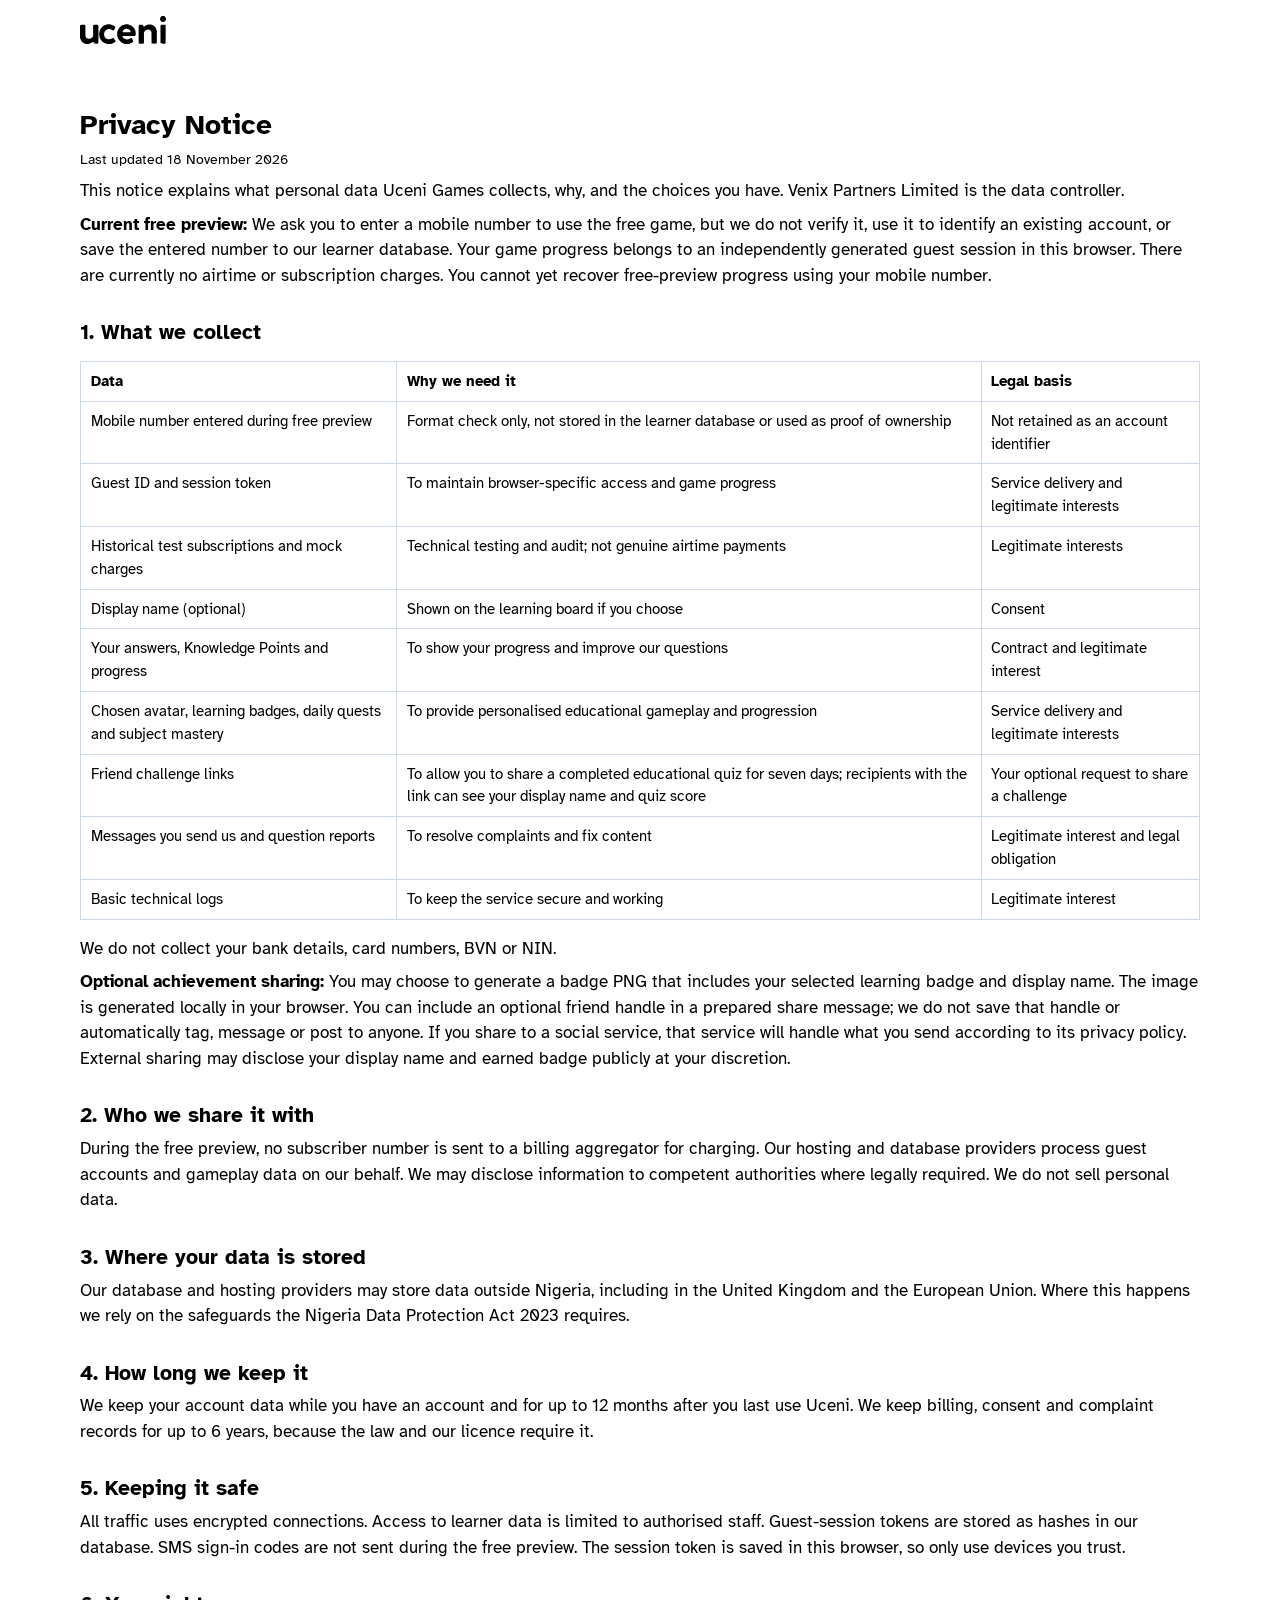
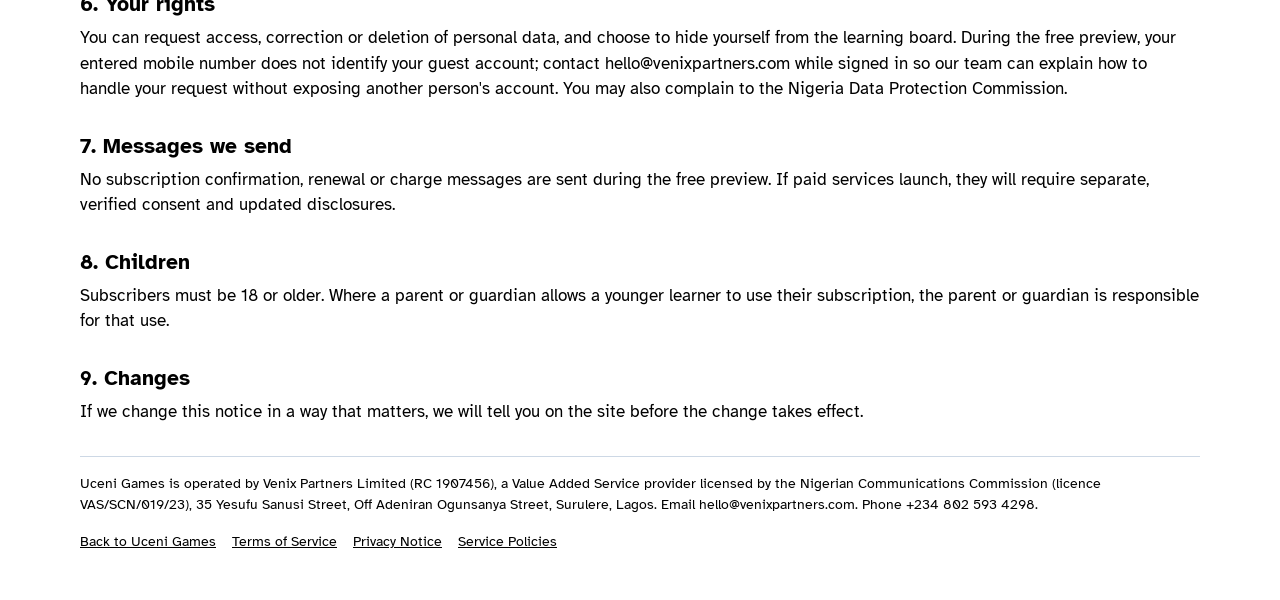
==== commit fe13a212: "Disclose optional learner badge image and social sharing privacy" ====
--- a/legal/privacy.html
+++ b/legal/privacy.html
@@ -33,6 +33,7 @@
 </tbody></table>
 <p>We do not collect your bank details, card numbers, BVN or NIN.</p>
 
+<p><strong>Optional achievement sharing:</strong> You may choose to generate a badge PNG that includes your selected learning badge and display name. The image is generated locally in your browser. You can include an optional friend handle in a prepared share message; we do not save that handle or automatically tag, message or post to anyone. If you share to a social service, that service will handle what you send according to its privacy policy. External sharing may disclose your display name and earned badge publicly at your discretion.</p>
 <h2>2. Who we share it with</h2>
 <p>During the free preview, no subscriber number is sent to a billing aggregator for charging. Our hosting and database providers process guest accounts and gameplay data on our behalf. We may disclose information to competent authorities where legally required. We do not sell personal data.</p>
 
--- a/css/app.css
+++ b/css/app.css
@@ -314,3 +314,87 @@
 .mastery-path{display:grid;grid-template-columns:repeat(4,minmax(0,1fr));gap:.25rem;margin:.65rem 0}
 .mastery-path span{font-size:.65rem;line-height:1.35;text-align:center;padding:.45rem .1rem;border-radius:7px;background:var(--soft);border:1px solid var(--line)}
 .mastery-path span.earned{background:rgba(29,165,104,.12);border-color:var(--good);font-weight:700}
+
+
+/* Multi-device responsive layouts: small phones, tablets, laptops and desktop. */
+html{overflow-x:clip}
+body{overflow-wrap:break-word}
+img,svg,video{max-width:100%}
+.wrap{width:100%;min-width:0}
+button,input,select,textarea{max-width:100%}
+button{touch-action:manipulation}
+.field input{font-size:max(1rem,16px)}
+.connection-notice{position:sticky;top:0;z-index:9;background:#fff4ca;color:#47390c;border-bottom:1px solid #e7cc70;text-align:center;padding:.65rem 1rem;font-size:.86rem}
+.install-tip{border:1px solid var(--line);border-radius:14px;padding:.85rem 1rem;margin:1rem 0;background:var(--soft)}
+.install-tip p{font-size:.85rem;margin:.25rem 0 .65rem}
+.install-tip .btn{width:auto;min-width:11rem;padding:.65rem .9rem}
+.quest-row{min-width:0}.quest-row small{overflow-wrap:anywhere}
+.game-hero,.player,.tile,.badge-tile{min-width:0}
+.chips b{font-size:clamp(1rem,3vw,1.45rem);overflow-wrap:anywhere}
+.podium .pd{min-width:0}
+.podium b{overflow:hidden;text-overflow:ellipsis}
+@media(max-width:360px){
+  .wrap{padding:.8rem .8rem 6.5rem}
+  .topbar{padding:.7rem .8rem 0}
+  .tiles{gap:.45rem}
+  .tile{padding:.65rem}
+  .modes{gap:.3rem}
+  .mode{padding:.65rem .2rem}
+  .mode .secs{font-size:1.45rem}
+  .game-hero{padding:1rem}
+  .game-hero h2{font-size:1.35rem}
+  .game-metrics{gap:.45rem}
+  .game-shortcuts{grid-template-columns:1fr}
+  .mastery-path{grid-template-columns:repeat(2,minmax(0,1fr))}
+  .hud2{flex-wrap:wrap}
+  .combo{white-space:normal}
+  .dots{gap:.2rem}
+  .dots i{width:.65rem;height:.65rem}
+  nav.tabs button{font-size:.78rem;min-height:3rem;padding:.65rem .1rem}
+}
+@media(min-width:700px){
+  .wrap,.topbar,nav.tabs .in{max-width:68rem}
+  .wrap{padding:1.5rem 2rem 7rem}
+  .topbar{padding:1rem 2rem 0}
+  .tiles{grid-template-columns:repeat(4,minmax(0,1fr))}
+  .badge-grid{grid-template-columns:repeat(4,minmax(0,1fr))}
+  .game-hub{display:grid;grid-template-columns:minmax(0,1.5fr) minmax(17rem,1fr);align-items:start;gap:1rem}
+  .game-hub .game-hero{grid-column:1;grid-row:1 / span 2;min-height:18rem;padding:2rem}
+  .game-hub .game-hero h2{font-size:2rem}
+  .game-hub .game-metrics{grid-column:2;grid-row:1;margin:0}
+  .game-hub .game-section{grid-column:2;grid-row:2;margin:0}
+  .game-hub .game-shortcuts{grid-column:1 / -1}
+  .player{padding:1.5rem}
+  .game-shortcuts .btn{font-size:1rem}
+  nav.tabs button{min-height:3.3rem}
+  .wrap:has(.hud),.wrap:has(.results),.wrap:has(.opts),.wrap:has(.modes),.wrap:has(.hero),.wrap:has(.review),.wrap:has(.field){max-width:44rem}
+}
+@media(min-width:1100px){
+  .wrap,.topbar,nav.tabs .in{max-width:76rem}
+  .wrap{padding:2rem 3rem 6rem}
+  .topbar{padding:1rem 3rem 0}
+  .tile{min-height:12rem}
+  .game-hero{min-height:20rem}
+}
+@media(hover:none) and (pointer:coarse){
+  .btn,.opt,.tile,.mode,nav.tabs button,.avatar-picker button{min-height:44px}
+  .opt{padding:.95rem}
+}
+@media(orientation:landscape) and (max-height:520px){
+  .wrap{padding-bottom:4rem}
+  .hero{padding:1rem}
+  .hero-icon{height:45px}.hero-mark{height:40px}
+  .opts{gap:.3rem}.opt{padding:.45rem}
+  .clock{margin:.3rem 0}
+}
+
+/* Earned learning badge: responsive preview and intentional social sharing */
+.badge-share-open{min-height:40px;margin-top:.5rem;width:100%;font-size:.8rem}
+.badge-share-screen{max-width:680px;margin:0 auto}
+.badge-share-screen>label{font-size:.9rem;font-weight:700;margin:.3rem 0;display:block}
+.badge-share-screen select,.badge-share-screen input{display:block;width:100%;padding:.85rem;min-height:48px;border:1px solid var(--line);border-radius:12px;background:var(--surface);color:var(--text);font:inherit;font-size:16px}
+.badge-preview{display:flex;justify-content:center;padding:.75rem;min-width:0}
+.badge-preview canvas{width:min(100%,330px);height:auto;aspect-ratio:1;border-radius:18px;box-shadow:0 8px 30px #0002}
+.badge-sharing-actions{display:grid;grid-template-columns:repeat(2,minmax(0,1fr));gap:.65rem;margin:.85rem 0}
+.badge-sharing-actions .btn{min-height:48px;white-space:normal;line-height:1.3;padding:.75rem .5rem}
+@media(max-width:350px){.badge-sharing-actions{gap:.4rem}.badge-sharing-actions .btn{font-size:.83rem}}
